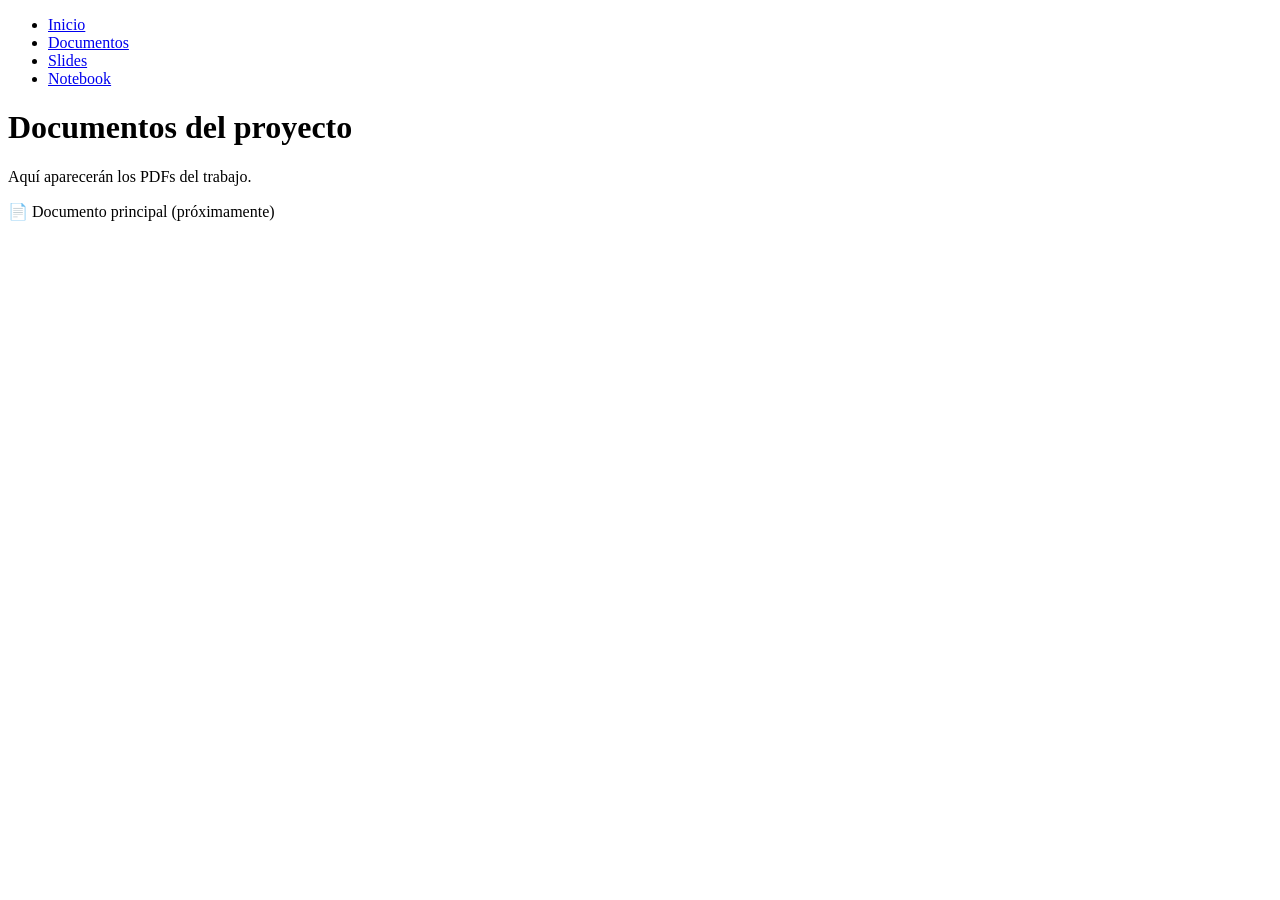
==== documentos.html @ daa24c61 "Add files via upload" ====
<!DOCTYPE html>
<html lang="es">
<head>
    <meta charset="UTF-8">
    <meta name="viewport" content="width=device-width, initial-scale=1.0">
    <title>Documentos – Proyecto Pares Ordenados</title>
    <link rel="stylesheet" href="css/estilo.css">
</head>
<body>
    <nav>
        <ul>
            <li><a href="index.html">Inicio</a></li>
            <li><a href="documentos.html" class="active">Documentos</a></li>
            <li><a href="slides.html">Slides</a></li>
            <li><a href="notebook.html">Notebook</a></li>
        </ul>
    </nav>

    <main>
        <h1>Documentos del proyecto</h1>
        <p>Aquí aparecerán los PDFs del trabajo.</p>
        <!-- Espacio reservado para insertar los PDFs más adelante -->
        <div class="pdf-placeholder">
            <p>📄 Documento principal (próximamente)</p>
            <!-- Podrás usar un iframe o un enlace como: 
                 <iframe src="pdfs/mi-documento.pdf" width="100%" height="600px"></iframe>
            -->
        </div>
    </main>
</body>
</html>
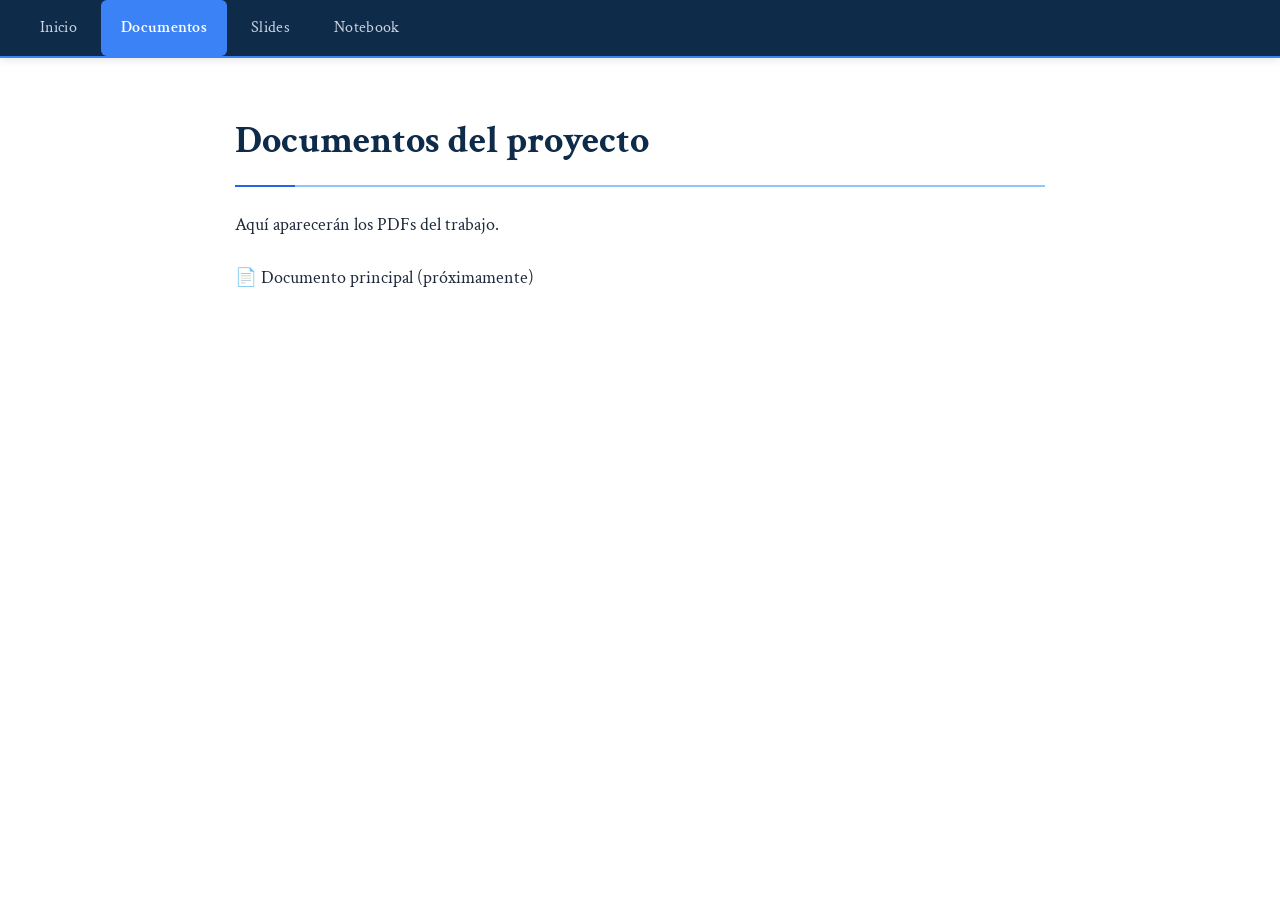
==== commit bad18d19: "update" ====
--- a/documentos.html
+++ b/documentos.html
@@ -5,12 +5,14 @@
     <meta name="viewport" content="width=device-width, initial-scale=1.0">
     <title>Documentos – Proyecto Pares Ordenados</title>
     <link rel="stylesheet" href="css/estilo.css">
+    <script src="js/script.js" defer></script>
 </head>
 <body>
+    <div id="progress-bar"></div>
     <nav>
         <ul>
             <li><a href="index.html">Inicio</a></li>
-            <li><a href="documentos.html" class="active">Documentos</a></li>
+            <li><a href="documentos.html">Documentos</a></li>
             <li><a href="slides.html">Slides</a></li>
             <li><a href="notebook.html">Notebook</a></li>
         </ul>
@@ -28,4 +30,4 @@
         </div>
     </main>
 </body>
-</html>+</html>
--- a/css/estilo.css
+++ b/css/estilo.css
@@ -0,0 +1,182 @@
+/* Tipografía académica serif (estilo LaTeX) */
+@import url('https://fonts.googleapis.com/css2?family=Crimson+Text:ital,wght@0,400;0,600;0,700;1,400&display=swap');
+
+* {
+    margin: 0;
+    padding: 0;
+    box-sizing: border-box;
+}
+
+body {
+    font-family: 'Crimson Text', Georgia, 'Times New Roman', serif;
+    background: #ffffff;
+    color: #1e293b;
+    line-height: 1.7;
+    font-size: 1.1rem;
+    counter-reset: section;
+}
+
+/* Barra de progreso (manejada por JS) */
+#progress-bar {
+    position: fixed;
+    top: 0;
+    left: 0;
+    height: 3px;
+    background: #2563eb;
+    z-index: 200;
+    width: 0%;
+    transition: width 0.1s ease;
+}
+
+/* Navegación estilo académico */
+nav {
+    background: #0f2b4a; /* azul profundo */
+    padding: 0 20px;
+    box-shadow: 0 2px 8px rgba(0,0,0,0.1);
+    position: sticky;
+    top: 0;
+    z-index: 100;
+    border-bottom: 2px solid #3b82f6;
+}
+
+nav ul {
+    list-style: none;
+    display: flex;
+    align-items: center;
+    height: 56px;
+    gap: 4px;
+}
+
+nav ul li a {
+    display: block;
+    padding: 0 20px;
+    color: #cbd5e1;
+    text-decoration: none;
+    font-weight: 500;
+    height: 100%;
+    line-height: 56px;
+    border-radius: 6px;
+    transition: all 0.2s;
+    font-size: 1rem;
+    letter-spacing: 0.02em;
+}
+
+nav ul li a:hover {
+    background: rgba(255,255,255,0.1);
+    color: #ffffff;
+}
+
+nav ul li a.active {
+    background: #3b82f6;
+    color: white;
+    font-weight: 600;
+}
+
+/* Contenedor principal */
+main {
+    max-width: 850px;
+    margin: 50px auto;
+    padding: 0 20px;
+}
+
+/* Encabezados con línea decorativa */
+h1 {
+    font-size: 2.4rem;
+    font-weight: 700;
+    margin-bottom: 0.6em;
+    color: #0f2b4a;
+    border-bottom: 2px solid #93c5fd;
+    padding-bottom: 0.3em;
+    position: relative;
+}
+
+h1::after {
+    content: "";
+    position: absolute;
+    bottom: -2px;
+    left: 0;
+    width: 60px;
+    height: 2px;
+    background: #2563eb;
+}
+
+h2 {
+    font-size: 1.6rem;
+    font-weight: 600;
+    color: #1e3a8a;
+    margin: 1.8em 0 0.6em;
+    border-left: 4px solid #3b82f6;
+    padding-left: 12px;
+}
+
+p {
+    margin-bottom: 1.3em;
+    text-align: justify;
+    hyphens: auto;
+}
+
+/* Tarjetas para contenido futuro (PDFs, slides, notebook) */
+.card-placeholder {
+    background: #f8fafc;
+    border-radius: 12px;
+    padding: 40px;
+    border: 1px solid #e2e8f0;
+    border-left: 4px solid #3b82f6;
+    text-align: center;
+    color: #475569;
+    margin: 24px 0;
+    transition: all 0.3s;
+    box-shadow: 0 2px 4px rgba(0,0,0,0.04);
+    font-style: italic;
+}
+
+.card-placeholder:hover {
+    border-left-color: #2563eb;
+    background: #ffffff;
+    box-shadow: 0 4px 12px rgba(0,0,0,0.06);
+    transform: translateY(-2px);
+}
+
+.card-placeholder .icon {
+    font-size: 2.5rem;
+    margin-bottom: 12px;
+    font-style: normal;
+}
+
+/* Botón volver arriba (insertado por JS) */
+#back-to-top {
+    position: fixed;
+    bottom: 30px;
+    right: 30px;
+    width: 44px;
+    height: 44px;
+    background: #2563eb;
+    color: white;
+    border: none;
+    border-radius: 50%;
+    font-size: 1.3rem;
+    cursor: pointer;
+    box-shadow: 0 4px 10px rgba(0,0,0,0.15);
+    opacity: 0;
+    transform: translateY(10px);
+    transition: opacity 0.3s, transform 0.3s;
+    z-index: 150;
+    display: flex;
+    align-items: center;
+    justify-content: center;
+}
+
+#back-to-top.show {
+    opacity: 1;
+    transform: translateY(0);
+}
+
+#back-to-top:hover {
+    background: #1d4ed8;
+    transform: scale(1.05);
+}
+
+/* Scroll suave para todo el documento */
+html {
+    scroll-behavior: smooth;
+}
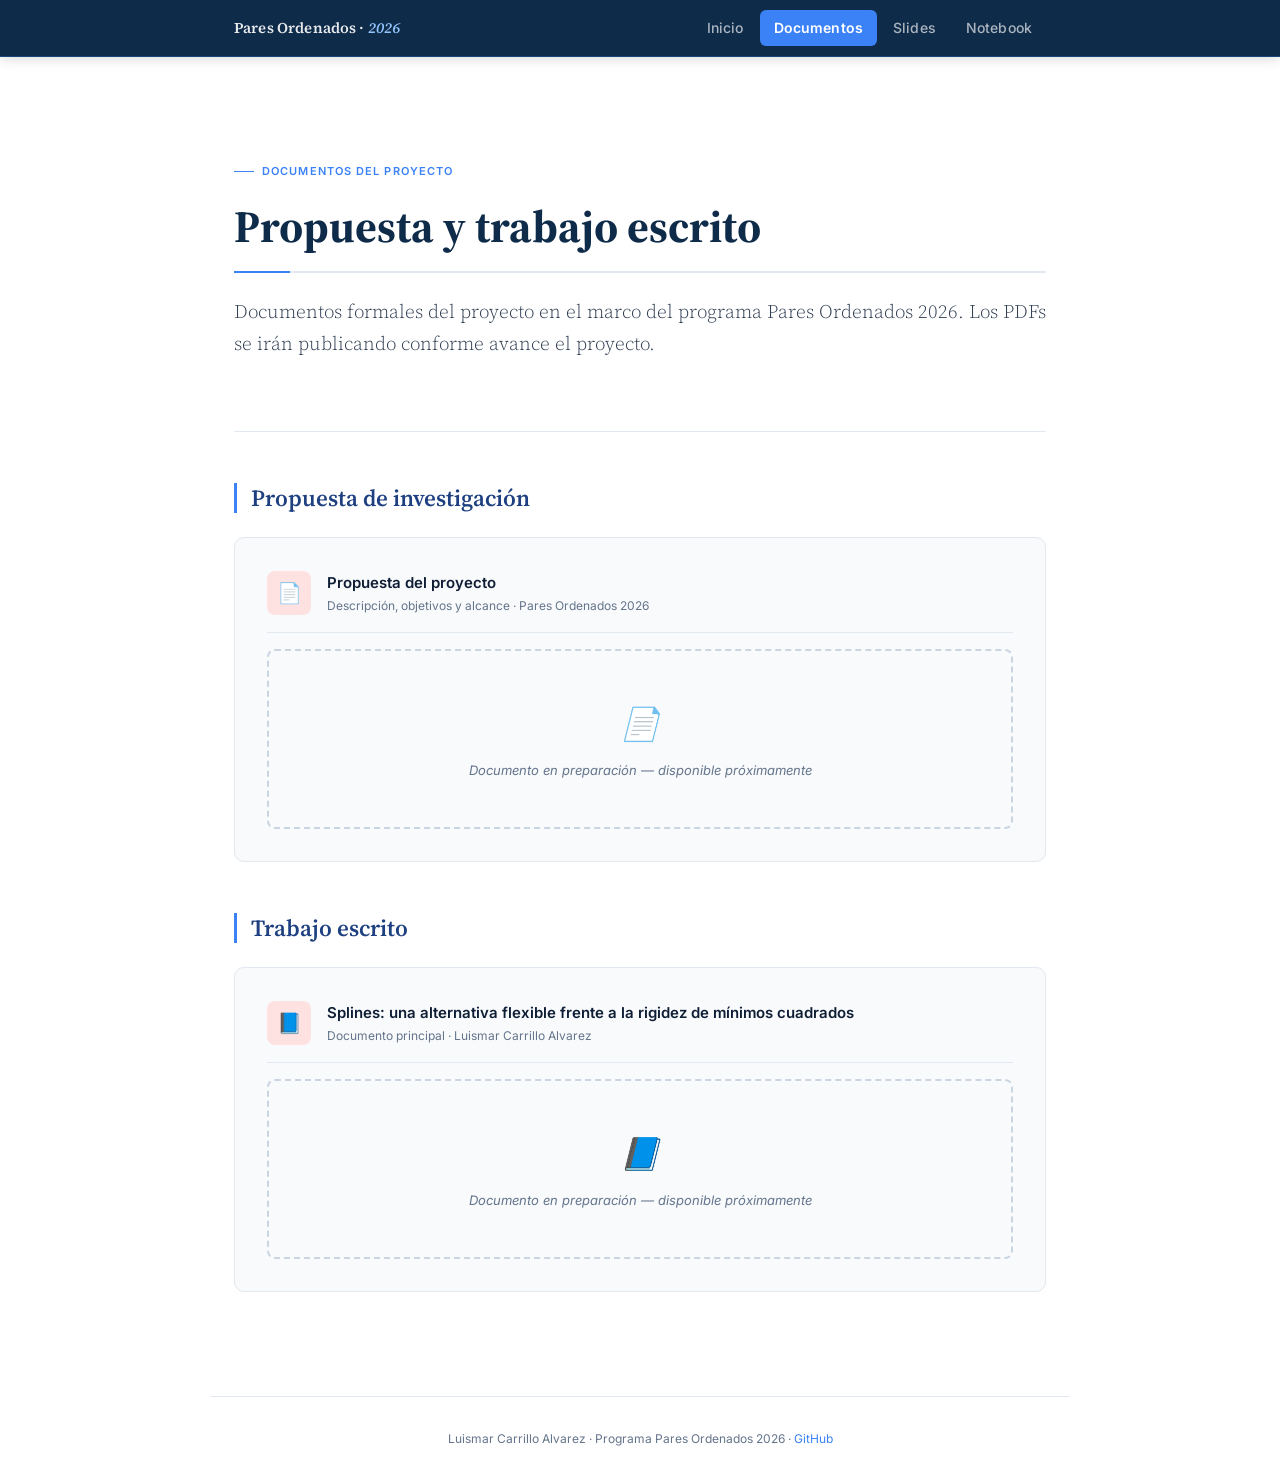
==== commit 46ac0990: "update" ====
--- a/documentos.html
+++ b/documentos.html
@@ -8,26 +8,67 @@
     <script src="js/script.js" defer></script>
 </head>
 <body>
-    <div id="progress-bar"></div>
-    <nav>
-        <ul>
-            <li><a href="index.html">Inicio</a></li>
-            <li><a href="documentos.html">Documentos</a></li>
-            <li><a href="slides.html">Slides</a></li>
-            <li><a href="notebook.html">Notebook</a></li>
-        </ul>
-    </nav>
+  <div id="progress-bar"></div>
 
-    <main>
-        <h1>Documentos del proyecto</h1>
-        <p>Aquí aparecerán los PDFs del trabajo.</p>
-        <!-- Espacio reservado para insertar los PDFs más adelante -->
-        <div class="pdf-placeholder">
-            <p>📄 Documento principal (próximamente)</p>
-            <!-- Podrás usar un iframe o un enlace como: 
-                 <iframe src="pdfs/mi-documento.pdf" width="100%" height="600px"></iframe>
-            -->
+  <nav>
+    <div class="nav-inner">
+      <a class="nav-brand" href="index.html">Pares Ordenados · <span>2026</span></a>
+      <ul>
+        <li><a href="index.html">Inicio</a></li>
+        <li><a href="documentos.html">Documentos</a></li>
+        <li><a href="slides.html">Slides</a></li>
+        <li><a href="notebook.html">Notebook</a></li>
+      </ul>
+    </div>
+  </nav>
+
+  <main>
+    <div class="hero">
+      <div class="hero-eyebrow">Documentos del proyecto</div>
+      <h1>Propuesta y trabajo escrito</h1>
+      <p class="lead">Documentos formales del proyecto en el marco del programa Pares Ordenados 2026. Los PDFs se irán publicando conforme avance el proyecto.</p>
+    </div>
+
+    <h2>Propuesta de investigación</h2>
+    <div class="pdf-card">
+      <div class="pdf-card-header">
+        <div class="pdf-icon">📄</div>
+        <div>
+          <h3>Propuesta del proyecto</h3>
+          <p>Descripción, objetivos y alcance · Pares Ordenados 2026</p>
         </div>
-    </main>
+      </div>
+      <div class="pdf-placeholder">
+        <span>📄</span>
+        Documento en preparación — disponible próximamente
+      </div>
+      <!-- Cuando tengas el PDF descomenta esto y borra el pdf-placeholder:
+      <iframe class="pdf-embed" src="assets/propuesta.pdf"></iframe>
+      -->
+    </div>
+
+    <h2>Trabajo escrito</h2>
+    <div class="pdf-card">
+      <div class="pdf-card-header">
+        <div class="pdf-icon">📘</div>
+        <div>
+          <h3>Splines: una alternativa flexible frente a la rigidez de mínimos cuadrados</h3>
+          <p>Documento principal · Luismar Carrillo Alvarez</p>
+        </div>
+      </div>
+      <div class="pdf-placeholder">
+        <span>📘</span>
+        Documento en preparación — disponible próximamente
+      </div>
+      <!-- Cuando tengas el PDF descomenta esto y borra el pdf-placeholder:
+      <iframe class="pdf-embed" src="assets/trabajo.pdf"></iframe>
+      -->
+    </div>
+  </main>
+
+  <footer>
+    Luismar Carrillo Alvarez · Programa Pares Ordenados 2026 ·
+    <a href="https://github.com/luismarcarrillo/Pares-Ordenados-proyecto-Corte-2026-" target="_blank">GitHub</a>
+  </footer>
 </body>
 </html>
--- a/css/estilo.css
+++ b/css/estilo.css
@@ -1,182 +1,477 @@
-/* Tipografía académica serif (estilo LaTeX) */
-@import url('https://fonts.googleapis.com/css2?family=Crimson+Text:ital,wght@0,400;0,600;0,700;1,400&display=swap');
-
-* {
-    margin: 0;
-    padding: 0;
-    box-sizing: border-box;
-}
+@import url('https://fonts.googleapis.com/css2?family=Source+Serif+4:ital,wght@0,300;0,400;0,600;0,700;1,400&family=Inter:wght@300;400;500;600&family=JetBrains+Mono:wght@400;500&display=swap');
+
+*, *::before, *::after { box-sizing: border-box; margin: 0; padding: 0; }
+
+:root {
+  --ink:       #0f1e35;
+  --ink-2:     #334155;
+  --ink-3:     #64748b;
+  --bg:        #ffffff;
+  --bg-2:      #f8fafc;
+  --bg-3:      #f1f5f9;
+  --accent:    #0f2b4a;
+  --accent-2:  #1e4080;
+  --accent-3:  #3b82f6;
+  --accent-4:  #93c5fd;
+  --border:    #e2e8f0;
+  --border-s:  #cbd5e1;
+  --radius:    10px;
+  --font-serif: 'Source Serif 4', Georgia, serif;
+  --font-sans:  'Inter', system-ui, sans-serif;
+  --font-mono:  'JetBrains Mono', monospace;
+  --max-w:     860px;
+}
+
+html { scroll-behavior: smooth; }
 
 body {
-    font-family: 'Crimson Text', Georgia, 'Times New Roman', serif;
-    background: #ffffff;
-    color: #1e293b;
-    line-height: 1.7;
-    font-size: 1.1rem;
-    counter-reset: section;
-}
-
-/* Barra de progreso (manejada por JS) */
+  font-family: var(--font-sans);
+  background: var(--bg);
+  color: var(--ink);
+  line-height: 1.7;
+  font-size: 16px;
+}
+
+/* ── PROGRESS BAR ── */
 #progress-bar {
-    position: fixed;
-    top: 0;
-    left: 0;
-    height: 3px;
-    background: #2563eb;
-    z-index: 200;
-    width: 0%;
-    transition: width 0.1s ease;
-}
-
-/* Navegación estilo académico */
+  position: fixed; top: 0; left: 0;
+  height: 2px; background: var(--accent-3);
+  z-index: 200; width: 0%;
+  transition: width 0.1s linear;
+}
+
+/* ── NAV ── */
 nav {
-    background: #0f2b4a; /* azul profundo */
-    padding: 0 20px;
-    box-shadow: 0 2px 8px rgba(0,0,0,0.1);
-    position: sticky;
-    top: 0;
-    z-index: 100;
-    border-bottom: 2px solid #3b82f6;
-}
-
+  background: var(--accent);
+  position: sticky; top: 0; z-index: 100;
+  border-bottom: 1px solid rgba(59,130,246,0.3);
+  box-shadow: 0 2px 12px rgba(0,0,0,0.15);
+}
+.nav-inner {
+  max-width: var(--max-w);
+  margin: 0 auto;
+  padding: 0 24px;
+  display: flex;
+  align-items: center;
+  justify-content: space-between;
+  height: 56px;
+}
+.nav-brand {
+  font-family: var(--font-serif);
+  font-size: 15px;
+  font-weight: 600;
+  color: rgba(255,255,255,0.9);
+  text-decoration: none;
+  letter-spacing: 0.01em;
+  flex-shrink: 0;
+}
+.nav-brand span {
+  color: var(--accent-4);
+  font-style: italic;
+}
 nav ul {
-    list-style: none;
-    display: flex;
-    align-items: center;
-    height: 56px;
-    gap: 4px;
-}
-
+  list-style: none;
+  display: flex;
+  align-items: center;
+  height: 100%;
+  gap: 2px;
+}
 nav ul li a {
-    display: block;
-    padding: 0 20px;
-    color: #cbd5e1;
-    text-decoration: none;
-    font-weight: 500;
-    height: 100%;
-    line-height: 56px;
-    border-radius: 6px;
-    transition: all 0.2s;
-    font-size: 1rem;
-    letter-spacing: 0.02em;
-}
-
-nav ul li a:hover {
-    background: rgba(255,255,255,0.1);
-    color: #ffffff;
-}
-
-nav ul li a.active {
-    background: #3b82f6;
-    color: white;
-    font-weight: 600;
-}
-
-/* Contenedor principal */
-main {
-    max-width: 850px;
-    margin: 50px auto;
-    padding: 0 20px;
-}
-
-/* Encabezados con línea decorativa */
+  display: block;
+  padding: 6px 14px;
+  color: rgba(255,255,255,0.65);
+  text-decoration: none;
+  font-size: 14px;
+  font-weight: 500;
+  border-radius: 6px;
+  transition: background 0.15s, color 0.15s;
+  letter-spacing: 0.01em;
+}
+nav ul li a:hover { background: rgba(255,255,255,0.1); color: #fff; }
+nav ul li a.active { background: var(--accent-3); color: #fff; font-weight: 600; }
+
+/* ── LAYOUT ── */
+main { max-width: var(--max-w); margin: 0 auto; padding: 3rem 24px 5rem; }
+
+/* ── TYPOGRAPHY ── */
 h1 {
-    font-size: 2.4rem;
-    font-weight: 700;
-    margin-bottom: 0.6em;
-    color: #0f2b4a;
-    border-bottom: 2px solid #93c5fd;
-    padding-bottom: 0.3em;
-    position: relative;
-}
-
+  font-family: var(--font-serif);
+  font-size: clamp(1.9rem, 4vw, 2.8rem);
+  font-weight: 700;
+  color: var(--accent);
+  line-height: 1.2;
+  margin-bottom: 0.5em;
+  padding-bottom: 0.4em;
+  border-bottom: 2px solid var(--border);
+  position: relative;
+}
 h1::after {
-    content: "";
-    position: absolute;
-    bottom: -2px;
-    left: 0;
-    width: 60px;
-    height: 2px;
-    background: #2563eb;
-}
-
+  content: '';
+  position: absolute;
+  bottom: -2px; left: 0;
+  width: 56px; height: 2px;
+  background: var(--accent-3);
+}
 h2 {
-    font-size: 1.6rem;
-    font-weight: 600;
-    color: #1e3a8a;
-    margin: 1.8em 0 0.6em;
-    border-left: 4px solid #3b82f6;
-    padding-left: 12px;
-}
-
+  font-family: var(--font-serif);
+  font-size: 1.45rem;
+  font-weight: 600;
+  color: var(--accent-2);
+  margin: 2.2em 0 0.7em;
+  padding-left: 14px;
+  border-left: 3px solid var(--accent-3);
+  line-height: 1.3;
+}
+h3 {
+  font-family: var(--font-sans);
+  font-size: 1rem;
+  font-weight: 600;
+  color: var(--ink);
+  margin: 1.5em 0 0.4em;
+  text-transform: uppercase;
+  letter-spacing: 0.06em;
+  font-size: 12px;
+  color: var(--ink-3);
+}
 p {
-    margin-bottom: 1.3em;
-    text-align: justify;
-    hyphens: auto;
-}
-
-/* Tarjetas para contenido futuro (PDFs, slides, notebook) */
-.card-placeholder {
-    background: #f8fafc;
-    border-radius: 12px;
-    padding: 40px;
-    border: 1px solid #e2e8f0;
-    border-left: 4px solid #3b82f6;
-    text-align: center;
-    color: #475569;
-    margin: 24px 0;
-    transition: all 0.3s;
-    box-shadow: 0 2px 4px rgba(0,0,0,0.04);
-    font-style: italic;
-}
-
-.card-placeholder:hover {
-    border-left-color: #2563eb;
-    background: #ffffff;
-    box-shadow: 0 4px 12px rgba(0,0,0,0.06);
-    transform: translateY(-2px);
-}
-
-.card-placeholder .icon {
-    font-size: 2.5rem;
-    margin-bottom: 12px;
-    font-style: normal;
-}
-
-/* Botón volver arriba (insertado por JS) */
+  margin-bottom: 1.2em;
+  color: var(--ink-2);
+  text-align: justify;
+  hyphens: auto;
+}
+.lead {
+  font-family: var(--font-serif);
+  font-size: 1.2rem;
+  color: var(--ink-2);
+  line-height: 1.65;
+  margin-bottom: 2rem;
+  font-weight: 300;
+}
+
+/* ── HERO (index) ── */
+.hero {
+  padding: 3rem 0 2.5rem;
+  border-bottom: 1px solid var(--border);
+  margin-bottom: 3rem;
+}
+.hero-eyebrow {
+  display: inline-flex;
+  align-items: center;
+  gap: 8px;
+  font-size: 11px;
+  font-weight: 600;
+  letter-spacing: 0.1em;
+  text-transform: uppercase;
+  color: var(--accent-3);
+  margin-bottom: 1.2rem;
+}
+.hero-eyebrow::before {
+  content: '';
+  width: 20px; height: 1.5px;
+  background: var(--accent-3);
+}
+.hero-meta {
+  display: flex;
+  flex-wrap: wrap;
+  gap: 0.6rem 2rem;
+  margin-top: 1.8rem;
+  padding-top: 1.5rem;
+  border-top: 1px solid var(--border);
+  font-size: 13px;
+  color: var(--ink-3);
+}
+.hero-meta b { color: var(--ink-2); font-weight: 500; }
+
+/* ── THESIS BOX ── */
+.thesis {
+  background: var(--accent);
+  color: #fff;
+  border-radius: 12px;
+  padding: 2rem 2.2rem;
+  margin: 2.5rem 0;
+  position: relative;
+  overflow: hidden;
+}
+.thesis::before {
+  content: '';
+  position: absolute;
+  top: -50px; right: -50px;
+  width: 180px; height: 180px;
+  border-radius: 50%;
+  background: rgba(255,255,255,0.04);
+  pointer-events: none;
+}
+.thesis-label {
+  font-size: 10px;
+  font-weight: 600;
+  letter-spacing: 0.12em;
+  text-transform: uppercase;
+  color: var(--accent-4);
+  margin-bottom: 0.8rem;
+}
+.thesis p {
+  font-family: var(--font-serif);
+  font-size: 1.1rem;
+  line-height: 1.65;
+  color: rgba(255,255,255,0.9);
+  text-align: left;
+  margin: 0;
+}
+.formula-block {
+  margin-top: 1.2rem;
+  font-family: var(--font-mono);
+  font-size: 12.5px;
+  background: rgba(255,255,255,0.06);
+  border: 1px solid rgba(255,255,255,0.1);
+  border-radius: 8px;
+  padding: 1rem 1.2rem;
+  color: rgba(255,255,255,0.7);
+  line-height: 2;
+}
+.formula-block .comment { color: rgba(255,255,255,0.35); }
+
+/* ── CARDS ── */
+.cards {
+  display: grid;
+  grid-template-columns: repeat(auto-fit, minmax(230px,1fr));
+  gap: 1rem;
+  margin: 1.5rem 0;
+}
+.card {
+  background: var(--bg-2);
+  border: 1px solid var(--border);
+  border-radius: var(--radius);
+  padding: 1.5rem;
+  text-decoration: none;
+  color: inherit;
+  display: flex;
+  flex-direction: column;
+  gap: 0.6rem;
+  transition: border-color 0.15s, box-shadow 0.15s, transform 0.15s;
+}
+.card:hover {
+  border-color: var(--accent-3);
+  box-shadow: 0 4px 20px rgba(59,130,246,0.1);
+  transform: translateY(-2px);
+}
+.card-icon {
+  width: 38px; height: 38px;
+  border-radius: 8px;
+  background: #e0eaff;
+  display: flex; align-items: center; justify-content: center;
+  font-size: 17px;
+}
+.card h3 {
+  font-size: 14px !important;
+  font-weight: 600 !important;
+  color: var(--ink) !important;
+  text-transform: none !important;
+  letter-spacing: 0 !important;
+  margin: 0 !important;
+}
+.card p {
+  font-size: 13px;
+  color: var(--ink-3);
+  text-align: left;
+  margin: 0;
+  flex: 1;
+}
+.card-arrow { font-size: 12px; color: var(--accent-3); font-weight: 500; }
+
+/* ── TIMELINE ── */
+.timeline { margin: 1.5rem 0; }
+.tl-item {
+  display: flex;
+  gap: 1.2rem;
+  padding: 1.1rem 0;
+  border-bottom: 1px solid var(--border);
+}
+.tl-item:last-child { border-bottom: none; }
+.tl-dot {
+  width: 9px; height: 9px;
+  border-radius: 50%;
+  background: var(--accent-3);
+  flex-shrink: 0;
+  margin-top: 7px;
+}
+.tl-content h4 {
+  font-size: 14px;
+  font-weight: 600;
+  color: var(--ink);
+  margin-bottom: 0.2rem;
+}
+.tl-content p { font-size: 13px; color: var(--ink-3); margin: 0; text-align: left; }
+
+/* ── TAGS ── */
+.tags { display: flex; flex-wrap: wrap; gap: 6px; margin-top: 1.5rem; }
+.tag {
+  font-size: 11px;
+  font-weight: 500;
+  font-family: var(--font-mono);
+  padding: 3px 10px;
+  border-radius: 20px;
+  background: var(--bg-3);
+  color: var(--ink-3);
+  border: 1px solid var(--border-s);
+}
+
+/* ── PDF VIEWER ── */
+.pdf-card {
+  background: var(--bg-2);
+  border: 1px solid var(--border);
+  border-radius: var(--radius);
+  padding: 2rem;
+  margin: 1.5rem 0;
+}
+.pdf-card-header {
+  display: flex;
+  align-items: center;
+  gap: 1rem;
+  margin-bottom: 1rem;
+  padding-bottom: 1rem;
+  border-bottom: 1px solid var(--border);
+}
+.pdf-icon {
+  width: 44px; height: 44px;
+  background: #fee2e2;
+  border-radius: 8px;
+  display: flex; align-items: center; justify-content: center;
+  font-size: 20px; flex-shrink: 0;
+}
+.pdf-card-header h3 {
+  font-size: 15px !important;
+  font-weight: 600 !important;
+  color: var(--ink) !important;
+  text-transform: none !important;
+  letter-spacing: 0 !important;
+  margin: 0 !important;
+}
+.pdf-card-header p { font-size: 12px; color: var(--ink-3); margin: 0; text-align: left; }
+.pdf-placeholder {
+  height: 180px;
+  border: 2px dashed var(--border-s);
+  border-radius: 8px;
+  display: flex;
+  flex-direction: column;
+  align-items: center;
+  justify-content: center;
+  gap: 8px;
+  color: var(--ink-3);
+  font-size: 13px;
+  font-style: italic;
+}
+.pdf-placeholder span { font-size: 2rem; }
+.pdf-embed {
+  width: 100%;
+  height: 600px;
+  border: none;
+  border-radius: 8px;
+}
+
+/* ── NOTEBOOK CELLS ── */
+.nb-cell {
+  margin: 1.5rem 0;
+  border-radius: var(--radius);
+  overflow: hidden;
+  border: 1px solid var(--border);
+}
+.nb-cell-header {
+  background: var(--bg-3);
+  padding: 6px 14px;
+  font-size: 11px;
+  font-weight: 600;
+  letter-spacing: 0.08em;
+  text-transform: uppercase;
+  color: var(--ink-3);
+  border-bottom: 1px solid var(--border);
+  display: flex;
+  align-items: center;
+  gap: 8px;
+}
+.nb-cell-header .lang-dot {
+  width: 8px; height: 8px;
+  border-radius: 50%;
+  background: #4ade80;
+}
+.nb-code {
+  background: #0f1117;
+  padding: 1.1rem 1.3rem;
+  font-family: var(--font-mono);
+  font-size: 13px;
+  line-height: 1.75;
+  color: #e2e8f0;
+  overflow-x: auto;
+}
+.nb-code .kw  { color: #c084fc; }
+.nb-code .fn  { color: #60a5fa; }
+.nb-code .cm  { color: #4b5563; }
+.nb-code .st  { color: #86efac; }
+.nb-code .nm  { color: #fb923c; }
+.nb-output {
+  background: var(--bg-2);
+  padding: 1rem 1.3rem;
+  font-size: 13px;
+  color: var(--ink-3);
+  border-top: 1px solid var(--border);
+  font-style: italic;
+}
+
+/* ── SLIDE EMBED ── */
+.slide-container {
+  border: 1px solid var(--border);
+  border-radius: var(--radius);
+  overflow: hidden;
+  margin: 1.5rem 0;
+}
+.slide-container iframe {
+  width: 100%;
+  height: 540px;
+  border: none;
+  display: block;
+}
+
+/* ── BACK TO TOP ── */
 #back-to-top {
-    position: fixed;
-    bottom: 30px;
-    right: 30px;
-    width: 44px;
-    height: 44px;
-    background: #2563eb;
-    color: white;
-    border: none;
-    border-radius: 50%;
-    font-size: 1.3rem;
-    cursor: pointer;
-    box-shadow: 0 4px 10px rgba(0,0,0,0.15);
-    opacity: 0;
-    transform: translateY(10px);
-    transition: opacity 0.3s, transform 0.3s;
-    z-index: 150;
-    display: flex;
-    align-items: center;
-    justify-content: center;
-}
-
-#back-to-top.show {
-    opacity: 1;
-    transform: translateY(0);
-}
-
-#back-to-top:hover {
-    background: #1d4ed8;
-    transform: scale(1.05);
-}
-
-/* Scroll suave para todo el documento */
-html {
-    scroll-behavior: smooth;
-}+  position: fixed;
+  bottom: 28px; right: 28px;
+  width: 42px; height: 42px;
+  background: var(--accent);
+  color: white;
+  border: none;
+  border-radius: 50%;
+  font-size: 1.1rem;
+  cursor: pointer;
+  box-shadow: 0 4px 14px rgba(15,43,74,0.25);
+  opacity: 0;
+  transform: translateY(8px);
+  transition: opacity 0.25s, transform 0.25s;
+  z-index: 150;
+  display: flex;
+  align-items: center;
+  justify-content: center;
+}
+#back-to-top.show { opacity: 1; transform: translateY(0); }
+#back-to-top:hover { background: var(--accent-2); }
+
+/* ── SECTION LABEL ── */
+.section-label {
+  font-size: 11px;
+  font-weight: 600;
+  letter-spacing: 0.1em;
+  text-transform: uppercase;
+  color: var(--ink-3);
+  margin-bottom: 1rem;
+}
+
+/* ── FOOTER ── */
+footer {
+  border-top: 1px solid var(--border);
+  padding: 2rem 24px;
+  text-align: center;
+  font-size: 12px;
+  color: var(--ink-3);
+  max-width: var(--max-w);
+  margin: 0 auto;
+}
+footer a { color: var(--accent-3); text-decoration: none; }
+footer a:hover { text-decoration: underline; }
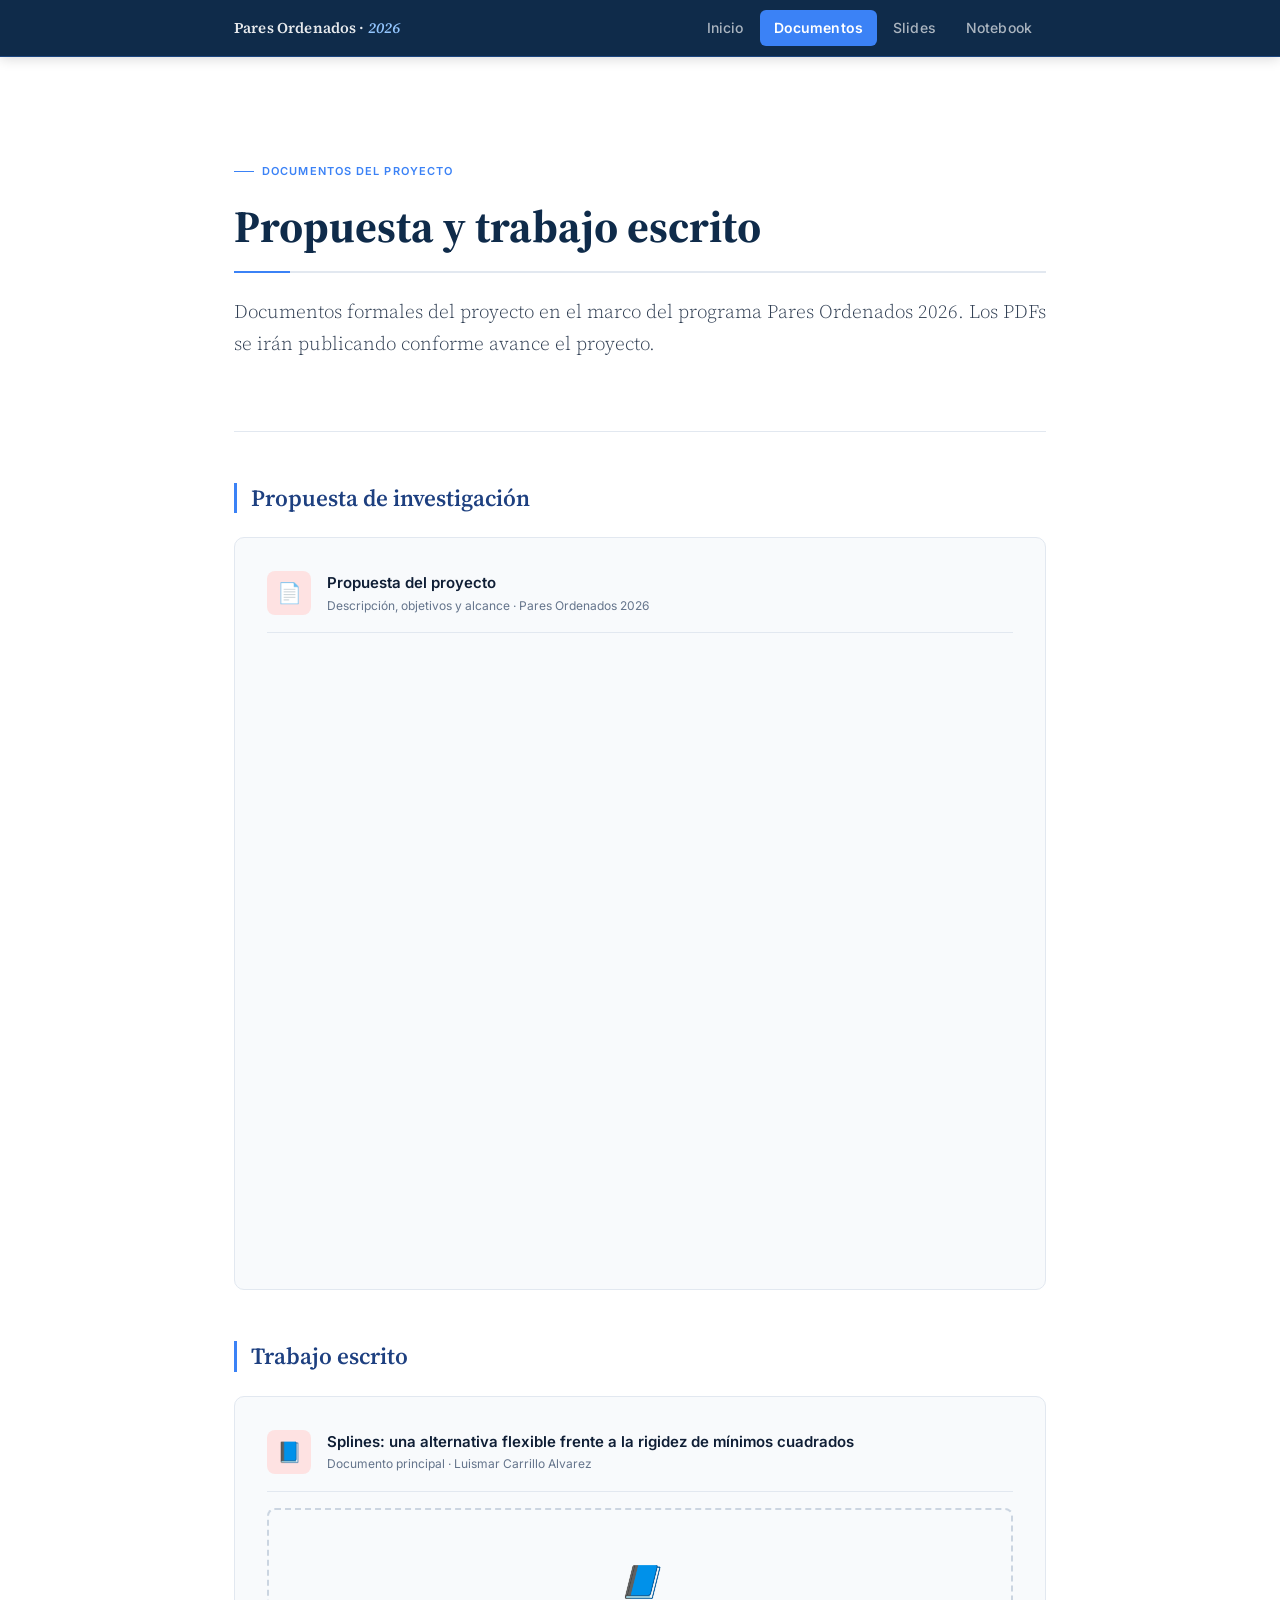
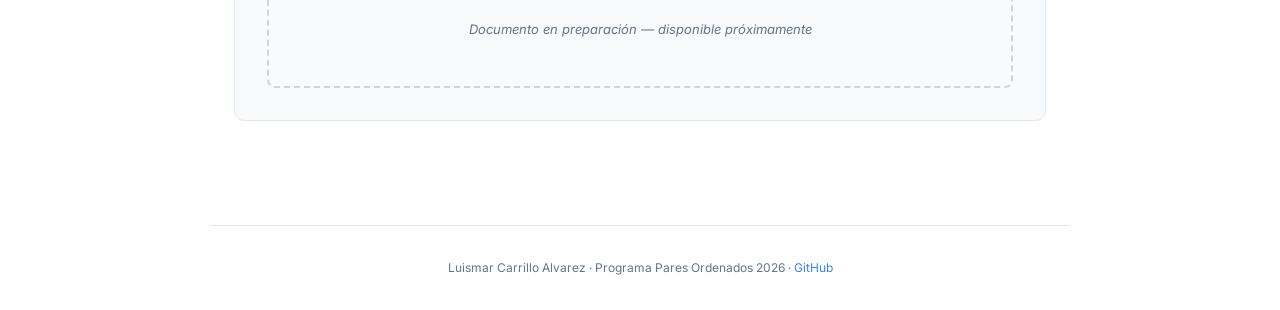
==== commit 42f9c3a8: "pdf propuesta" ====
--- a/documentos.html
+++ b/documentos.html
@@ -38,10 +38,7 @@
           <p>Descripción, objetivos y alcance · Pares Ordenados 2026</p>
         </div>
       </div>
-      <div class="pdf-placeholder">
-        <span>📄</span>
-        Documento en preparación — disponible próximamente
-      </div>
+      <iframe class="pdf-embed" src="assets/propuesta.pdf"></iframe>
       <!-- Cuando tengas el PDF descomenta esto y borra el pdf-placeholder:
       <iframe class="pdf-embed" src="assets/propuesta.pdf"></iframe>
       -->
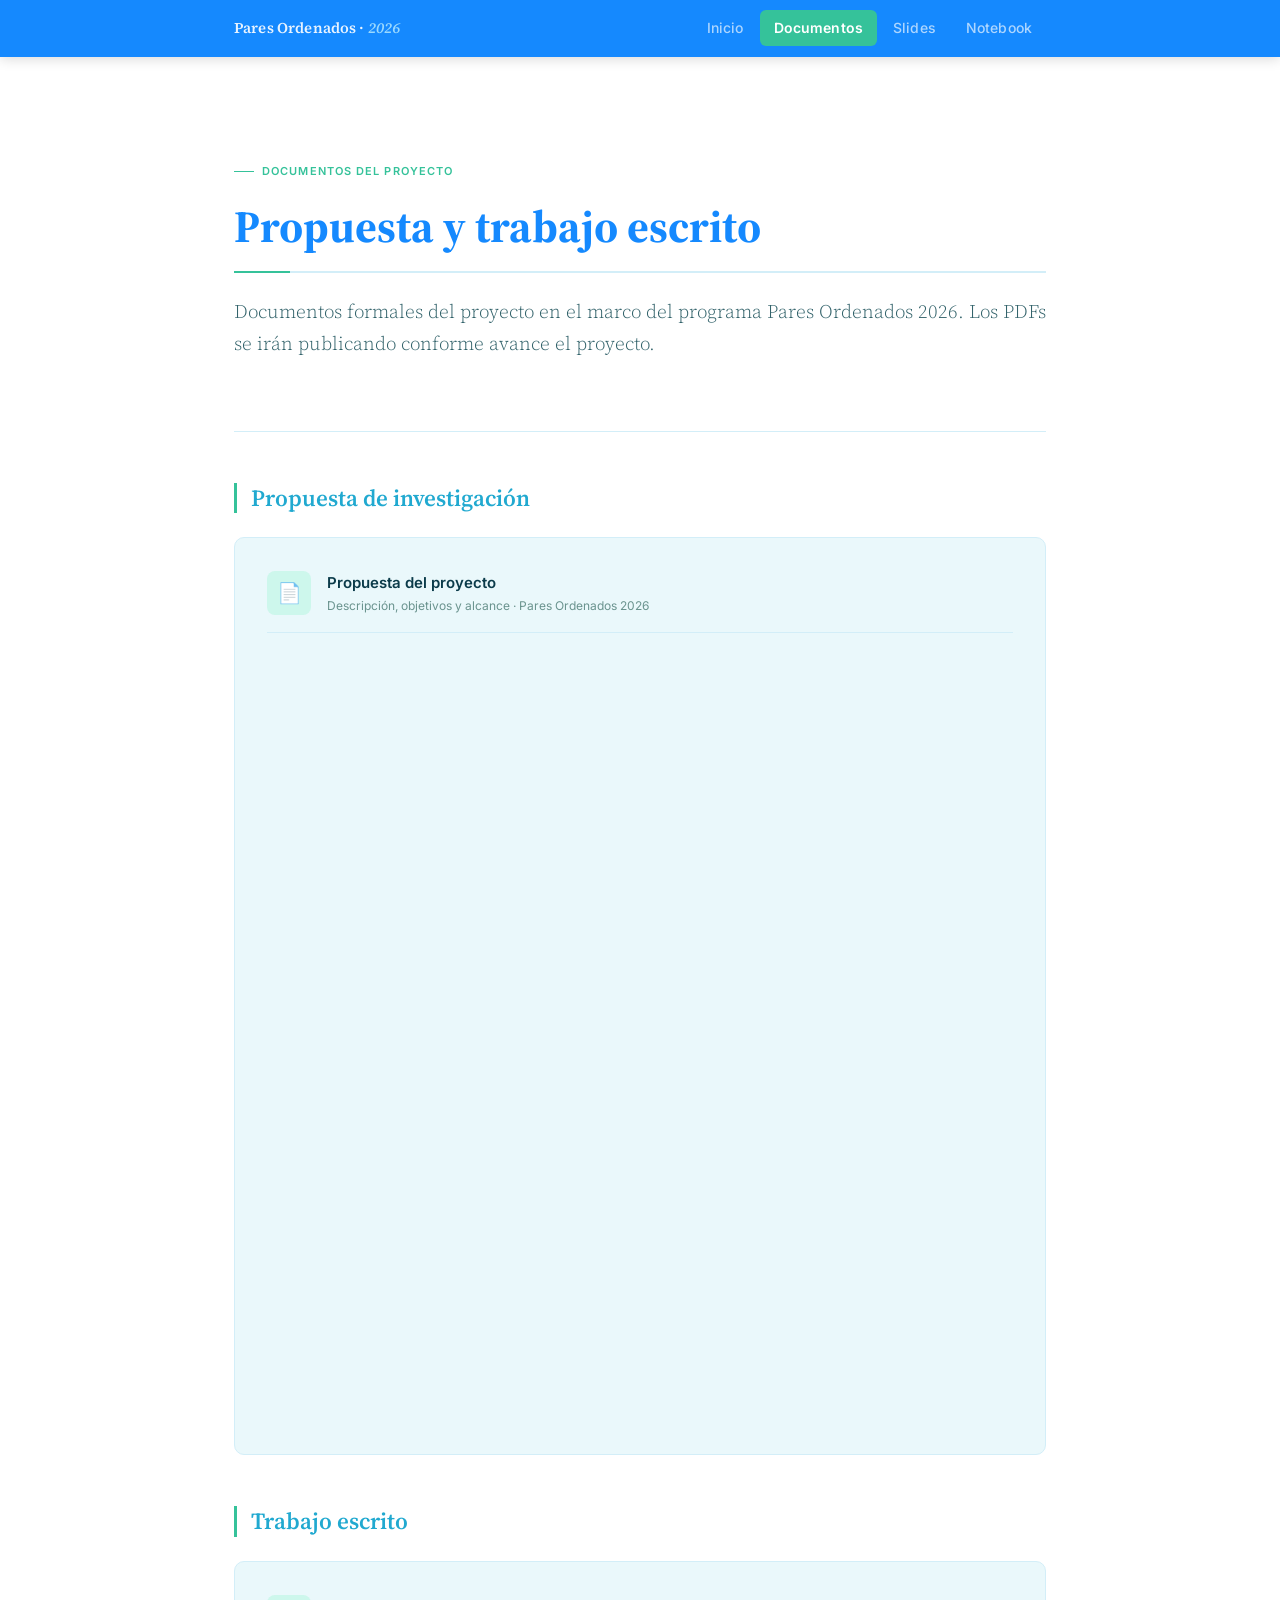
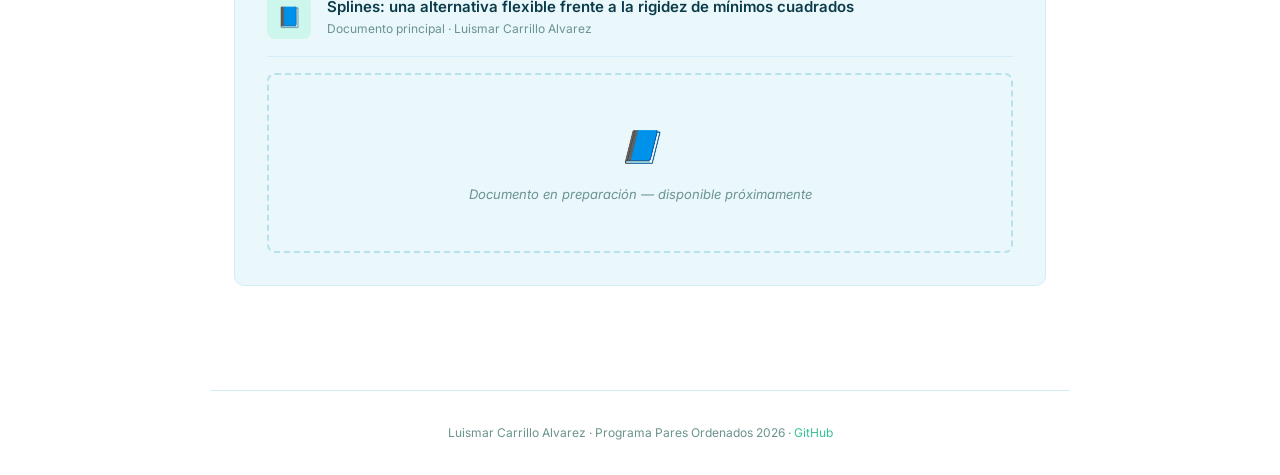
==== commit 48f39f4f: "favicon" ====
--- a/documentos.html
+++ b/documentos.html
@@ -5,6 +5,7 @@
     <meta name="viewport" content="width=device-width, initial-scale=1.0">
     <title>Documentos – Proyecto Pares Ordenados</title>
     <link rel="stylesheet" href="css/estilo.css">
+    <link rel="icon" type="image/svg+xml" href="assets/favicon.svg">
     <script src="js/script.js" defer></script>
 </head>
 <body>
--- a/css/estilo.css
+++ b/css/estilo.css
@@ -3,18 +3,18 @@
 *, *::before, *::after { box-sizing: border-box; margin: 0; padding: 0; }
 
 :root {
-  --ink:       #0f1e35;
-  --ink-2:     #334155;
-  --ink-3:     #64748b;
+  --ink:       #0b3b4a;
+  --ink-2:     #33636b;
+  --ink-3:     #6a938e;
   --bg:        #ffffff;
-  --bg-2:      #f8fafc;
-  --bg-3:      #f1f5f9;
-  --accent:    #0f2b4a;
-  --accent-2:  #1e4080;
-  --accent-3:  #3b82f6;
-  --accent-4:  #93c5fd;
-  --border:    #e2e8f0;
-  --border-s:  #cbd5e1;
+  --bg-2:      #eaf8fb;
+  --bg-3:      #e6f9ef;
+  --accent:    #1589fe;
+  --accent-2:  #21a9d0;
+  --accent-3:  #35c29a;
+  --accent-4:  #9bd9fe;
+  --border:    #d3eef8;
+  --border-s:  #b6e2ee;
   --radius:    10px;
   --font-serif: 'Source Serif 4', Georgia, serif;
   --font-sans:  'Inter', system-ui, sans-serif;
@@ -44,7 +44,7 @@
 nav {
   background: var(--accent);
   position: sticky; top: 0; z-index: 100;
-  border-bottom: 1px solid rgba(59,130,246,0.3);
+  border-bottom: 1px solid rgba(21,137,254,0.3);
   box-shadow: 0 2px 12px rgba(0,0,0,0.15);
 }
 .nav-inner {
@@ -251,13 +251,13 @@
 }
 .card:hover {
   border-color: var(--accent-3);
-  box-shadow: 0 4px 20px rgba(59,130,246,0.1);
+  box-shadow: 0 4px 20px rgba(21,137,254,0.15);
   transform: translateY(-2px);
 }
 .card-icon {
   width: 38px; height: 38px;
   border-radius: 8px;
-  background: #e0eaff;
+  background: #cdeffb;
   display: flex; align-items: center; justify-content: center;
   font-size: 17px;
 }
@@ -333,7 +333,7 @@
 }
 .pdf-icon {
   width: 44px; height: 44px;
-  background: #fee2e2;
+  background: #cdf7ec;
   border-radius: 8px;
   display: flex; align-items: center; justify-content: center;
   font-size: 20px; flex-shrink: 0;
@@ -363,7 +363,7 @@
 .pdf-placeholder span { font-size: 2rem; }
 .pdf-embed {
   width: 100%;
-  height: 600px;
+  height: 85vh;
   border: none;
   border-radius: 8px;
 }
@@ -391,7 +391,7 @@
 .nb-cell-header .lang-dot {
   width: 8px; height: 8px;
   border-radius: 50%;
-  background: #4ade80;
+  background: #46ae61;
 }
 .nb-code {
   background: #0f1117;
@@ -441,7 +441,7 @@
   border-radius: 50%;
   font-size: 1.1rem;
   cursor: pointer;
-  box-shadow: 0 4px 14px rgba(15,43,74,0.25);
+  box-shadow: 0 4px 14px rgba(11,59,74,0.25);
   opacity: 0;
   transform: translateY(8px);
   transition: opacity 0.25s, transform 0.25s;
